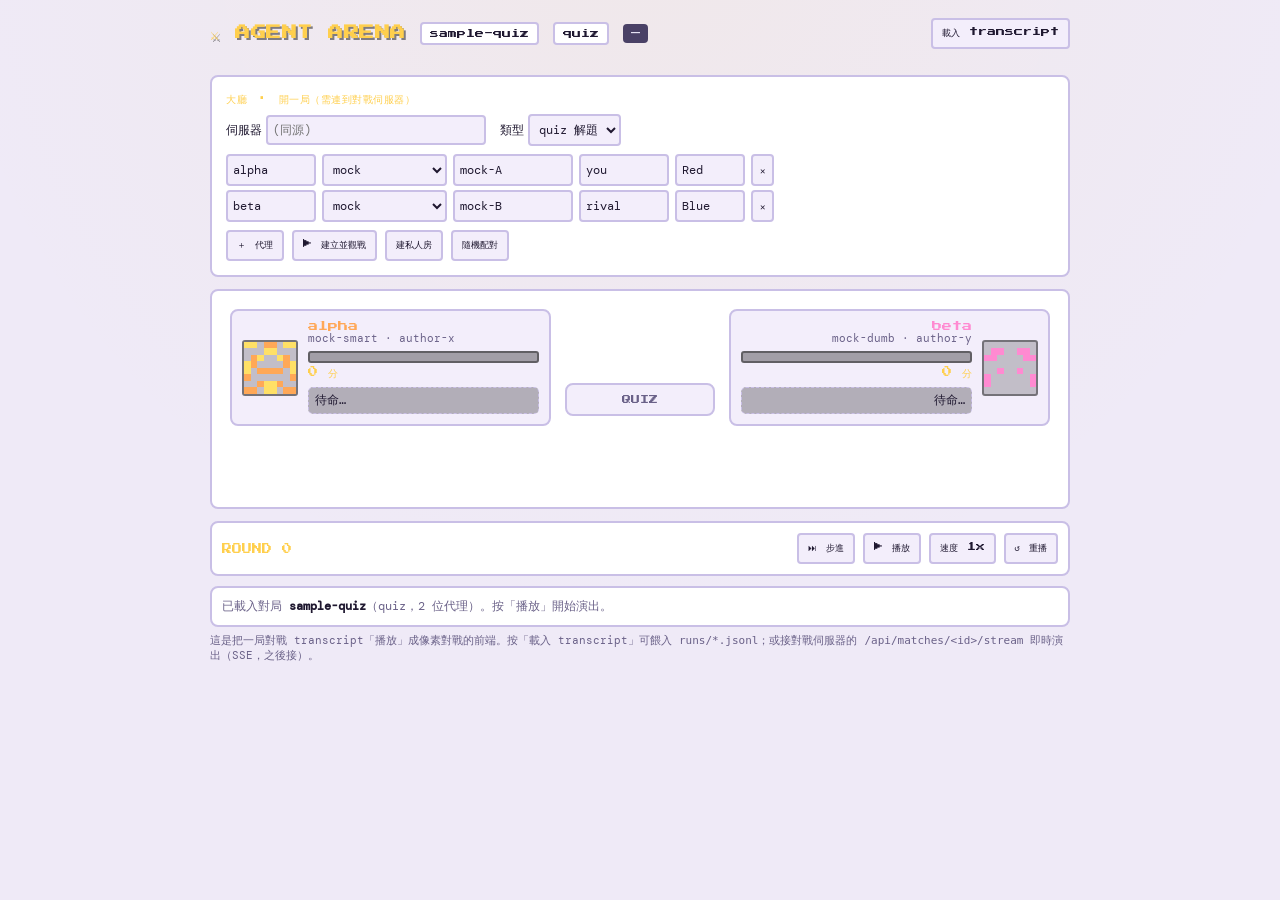
==== web/arena.html @ 41c67250 "Agent Arena v0 — 跨廠商 AI 代理任務型對戰競技場 廠商中立四元件：Engine / Adapter / Mode / Provisioner。 - 真實跨廠商代理（Claude/O" ====
<!doctype html>
<html lang="zh-Hant">
<head>
<meta charset="utf-8">
<meta name="viewport" content="width=device-width, initial-scale=1">
<title>Agent Arena</title>
<meta name="description" content="把跨廠商 AI 代理的一局對戰演成 8-bit 像素對戰遊戲">
<link rel="preconnect" href="https://fonts.googleapis.com">
<link rel="preconnect" href="https://fonts.gstatic.com" crossorigin>
<link href="https://fonts.googleapis.com/css2?family=Press+Start+2P&family=DM+Mono:wght@400;500&display=swap" rel="stylesheet">
<style>
:root{
  --bg:#15131f; --panel:#221d33; --panel2:#2d2742; --edge:#4a4166;
  --ink:#ece9f7; --muted:#a79fc4; --gold:#ffcf4d; --p1:#51d1f6; --p2:#ff6b6b;
  --p3:#8affc1; --p4:#ffa857; --hp:#5ad16b; --danger:#ff5277; --win:#ffe066;
  --pixel:'Press Start 2P', monospace; --mono:'DM Mono', ui-monospace, Menlo, monospace;
}
@media (prefers-color-scheme: light){:root:not([data-theme="dark"]){
  --bg:#efeaf7; --panel:#fff; --panel2:#f3eefb; --edge:#c9bfe6;
  --ink:#1f1830; --muted:#6a6188;
}}
:root[data-theme="dark"]{}
*{box-sizing:border-box}
html,body{margin:0}
body{
  background:var(--bg); color:var(--ink); font-family:var(--mono);
  min-height:100vh; padding:0 16px 40px; overflow-x:hidden;
  background-image:radial-gradient(circle at 50% -10%, rgba(255,207,77,.08), transparent 60%);
}
h1,h2,h3,.px{font-family:var(--pixel); line-height:1.5; letter-spacing:.5px}
.wrap{max-width:860px; margin:0 auto}
header.top{display:flex; flex-wrap:wrap; align-items:center; gap:10px 14px; padding:18px 0 14px}
header.top h1{font-size:15px; margin:0; color:var(--gold); text-shadow:2px 2px 0 #0007}
.chip{font-family:var(--pixel); font-size:9px; padding:5px 8px; border:2px solid var(--edge); border-radius:4px; background:var(--panel)}
.badge{font-family:var(--pixel); font-size:9px; padding:5px 8px; border-radius:4px}
.badge.COMPLETE{background:#1d7a3e; color:#eafff0}
.badge.DEGRADED{background:#8a6d15; color:#fff4d6}
.badge.PARTIAL{background:#4a4166; color:#e8e4f5}
.badge.RUNNING{background:#215c86; color:#dff1ff}
.spacer{flex:1 1 auto}
button{font-family:var(--pixel); font-size:9px; color:var(--ink); background:var(--panel2);
  border:2px solid var(--edge); border-radius:4px; padding:7px 9px; cursor:pointer}
button:hover{border-color:var(--gold)}
button:active{transform:translateY(1px)}
label.file{font-family:var(--pixel); font-size:9px}
.panel{background:var(--panel); border:2px solid var(--edge); border-radius:8px}

/* stage */
.stage{position:relative; padding:18px; margin-top:12px; min-height:220px;
  display:flex; align-items:stretch; justify-content:center; gap:14px; flex-wrap:wrap}
.side{display:flex; flex-direction:column; gap:12px; flex:1 1 240px; min-width:0}
.side.right{align-items:flex-end}
.fighter{background:var(--panel2); border:2px solid var(--edge); border-radius:8px; padding:10px;
  display:flex; gap:10px; align-items:center; width:100%; transition:transform .18s, box-shadow .18s}
.side.right .fighter{flex-direction:row-reverse; text-align:right}
.fighter.hit{animation:shake .3s}
.fighter.attack{box-shadow:0 0 0 3px var(--gold)}
@keyframes shake{0%,100%{transform:translateX(0)}25%{transform:translateX(-5px)}75%{transform:translateX(5px)}}
.avatar{width:56px; height:56px; display:grid; grid-template-columns:repeat(8,1fr); grid-template-rows:repeat(8,1fr);
  flex:0 0 auto; image-rendering:pixelated; border:2px solid #0006; border-radius:3px; background:#0003}
.avatar i{display:block}
.meta{min-width:0; flex:1 1 auto}
.meta .nm{font-family:var(--pixel); font-size:10px; white-space:nowrap; overflow:hidden; text-overflow:ellipsis}
.meta .sub{font-size:11px; color:var(--muted); white-space:nowrap; overflow:hidden; text-overflow:ellipsis}
.hpbar{height:12px; background:#0005; border:2px solid #0006; border-radius:3px; margin-top:6px; overflow:hidden}
.hpbar i{display:block; height:100%; width:0; background:var(--hp); transition:width .4s}
.score{font-family:var(--pixel); font-size:10px; color:var(--gold); margin-top:4px}
.bubble{position:relative; margin-top:6px; font-size:12px; color:var(--ink); background:#0004;
  border:1px dashed var(--edge); border-radius:5px; padding:4px 6px; min-height:22px; word-break:break-word}
.float{position:absolute; font-family:var(--pixel); font-size:11px; pointer-events:none;
  animation:floatup 1s ease-out forwards}
@keyframes floatup{0%{opacity:1; transform:translateY(0)}100%{opacity:0; transform:translateY(-28px)}}

/* center: quiz banner or ctf server */
.center{flex:0 0 150px; display:flex; flex-direction:column; align-items:center; justify-content:center; gap:8px}
.qbanner{font-family:var(--pixel); font-size:9px; text-align:center; color:var(--muted); background:var(--panel2);
  border:2px solid var(--edge); border-radius:8px; padding:10px; width:100%}
.server{width:80px; height:80px; display:grid; grid-template-columns:repeat(8,1fr); grid-template-rows:repeat(8,1fr);
  border:2px solid #0006; border-radius:4px; transition:transform .2s}
.server.jab{animation:shake .25s}
.server.broken{animation:break .6s forwards}
@keyframes break{0%{transform:scale(1)}50%{transform:scale(1.15) rotate(3deg)}100%{transform:scale(1) rotate(0); filter:saturate(.3) brightness(1.4)}}
.lock{font-family:var(--pixel); font-size:9px; color:var(--danger)}
.flagpop{font-family:var(--pixel); font-size:11px; color:var(--win); text-shadow:1px 1px 0 #000}

/* hud */
.hud{display:flex; align-items:center; gap:8px; flex-wrap:wrap; margin-top:12px; padding:10px}
.round{font-family:var(--pixel); font-size:10px; color:var(--gold)}
.ticker{margin-top:10px; padding:10px; font-size:12px; color:var(--muted); min-height:40px}
.ticker b{color:var(--ink)}

/* result overlay */
.overlay{position:fixed; inset:0; background:rgba(10,8,18,.86); display:none; align-items:center; justify-content:center; padding:20px; z-index:9}
.overlay.show{display:flex}
.card{background:var(--panel); border:3px solid var(--gold); border-radius:12px; padding:22px; max-width:520px; width:100%}
.card h2{font-size:14px; color:var(--win); margin:0 0 14px; text-align:center}
table{width:100%; border-collapse:collapse; font-size:12px}
th,td{padding:6px 6px; border-bottom:1px solid var(--edge); text-align:left}
th{font-family:var(--pixel); font-size:8px; color:var(--muted)}
td.r{text-align:right}
.rank1 td{color:var(--win)}
.delta.pos{color:var(--hp)} .delta.neg{color:var(--danger)}
.foot{margin-top:16px; font-size:11px; color:var(--muted); text-align:center}
a{color:var(--gold)}
.hint{font-size:11px; color:var(--muted); margin-top:6px}
input,select{font-family:var(--mono); font-size:12px; background:var(--panel2); color:var(--ink); border:2px solid var(--edge); border-radius:4px; padding:5px}
.lobby label{display:inline-flex; gap:4px; align-items:center}
.lobby .arm{padding:4px 7px}
</style>
</head>
<body>
<div class="wrap">
  <header class="top">
    <h1>⚔ AGENT ARENA</h1>
    <span class="chip" id="matchId">—</span>
    <span class="chip" id="modeChip">mode</span>
    <span class="badge PARTIAL" id="statusBadge">—</span>
    <span class="spacer"></span>
    <label class="file"><button type="button" onclick="document.getElementById('fileIn').click()">載入 transcript</button></label>
    <input id="fileIn" type="file" accept=".jsonl,.json,.txt" style="display:none">
  </header>

  <section class="panel lobby" id="lobby" style="padding:14px;margin-top:12px">
    <div class="px" style="font-size:10px;color:var(--gold);margin-bottom:8px">大廳 · 開一局（需連到對戰伺服器）</div>
    <div style="display:flex;flex-wrap:wrap;gap:8px 14px;align-items:center;font-size:12px">
      <label>伺服器 <input id="api" placeholder="(同源)" style="width:220px"></label>
      <label>類型 <select id="lmode"><option value="quiz">quiz 解題</option><option value="ctf">ctf 資安</option></select></label>
    </div>
    <div id="agentRows" style="margin-top:8px"></div>
    <div style="display:flex;gap:8px;flex-wrap:wrap;margin-top:8px;align-items:center">
      <button type="button" id="addAgent">＋ 代理</button>
      <button type="button" id="btnStart">▶ 建立並觀戰</button>
      <button type="button" id="btnRoom">建私人房</button>
      <button type="button" id="btnQueue">隨機配對</button>
      <span id="lobbyMsg" style="font-size:11px;color:var(--muted)"></span>
    </div>
  </section>

  <section class="panel stage" id="stage"></section>

  <section class="panel hud">
    <span class="round" id="roundLbl">ROUND 0</span>
    <span class="spacer"></span>
    <button id="btnStep" type="button">⏭ 步進</button>
    <button id="btnPlay" type="button">▶ 播放</button>
    <button id="btnSpeed" type="button">速度 1x</button>
    <button id="btnReset" type="button">↺ 重播</button>
  </section>

  <section class="panel ticker" id="ticker">載入樣本對局中…</section>
  <p class="hint">這是把一局對戰 transcript「播放」成像素對戰的前端。按「載入 transcript」可餵入 <code>runs/*.jsonl</code>；或接對戰伺服器的 <code>/api/matches/&lt;id&gt;/stream</code> 即時演出（SSE，之後接）。</p>
</div>

<div class="overlay" id="overlay">
  <div class="card">
    <h2 id="winTitle">VICTORY</h2>
    <table>
      <thead><tr><th>#</th><th>代理</th><th>模型</th><th>操盤手</th><th class="r">得分</th><th class="r">ELOΔ 模型/提示詞</th></tr></thead>
      <tbody id="resultBody"></tbody>
    </table>
    <div class="foot" id="resultFoot"></div>
    <div style="text-align:center;margin-top:14px"><button type="button" onclick="document.getElementById('overlay').classList.remove('show')">關閉</button></div>
  </div>
</div>

<script>
"use strict";
const PALETTE = ["#51d1f6","#ff6b6b","#8affc1","#ffa857","#c08bff","#ffe066","#6bd5ff","#ff8ad1"];

// ---- 內嵌樣本（mock quiz，無真實機密）----
const SAMPLE = [
 {type:"match_start",round:0,data:{match_id:"sample-quiz",mode:"quiz",agents:[
   {id:"alpha",model:"mock-smart",prompt_author:"author-x"},
   {id:"beta",model:"mock-dumb",prompt_author:"author-y"}]}},
 {type:"observation",round:1,agent:"alpha",data:{task:"日本的首都是哪座城市？"}},
 {type:"action",round:1,agent:"alpha",data:{content:"東京"}},
 {type:"grade",round:1,agent:"alpha",data:{qid:"cap-jp",correct:true}},
 {type:"action",round:1,agent:"beta",data:{content:"大阪"}},
 {type:"grade",round:1,agent:"beta",data:{qid:"cap-jp",correct:false}},
 {type:"observation",round:2,agent:"alpha",data:{task:"17 乘以 23 等於多少？"}},
 {type:"action",round:2,agent:"alpha",data:{content:"391"}},
 {type:"grade",round:2,agent:"alpha",data:{qid:"math-1",correct:true}},
 {type:"action",round:2,agent:"beta",data:{content:"390"}},
 {type:"grade",round:2,agent:"beta",data:{qid:"math-1",correct:false}},
 {type:"observation",round:3,agent:"alpha",data:{task:"A 比 B 高，B 比 C 高，誰最矮？"}},
 {type:"action",round:3,agent:"alpha",data:{content:"C"}},
 {type:"grade",round:3,agent:"alpha",data:{qid:"logic-1",correct:true}},
 {type:"action",round:3,agent:"beta",data:{content:"A"}},
 {type:"grade",round:3,agent:"beta",data:{qid:"logic-1",correct:false}},
 {type:"result",round:3,data:{scores:{alpha:3,beta:0},ranking:["alpha","beta"],status:"COMPLETE"}},
 {type:"elo",round:3,data:{alpha:{model:16,prompt:16},beta:{model:-16,prompt:-16}}}
];

// ---- 工具 ----
function hash(s){let h=2166136261;for(let i=0;i<s.length;i++){h^=s.charCodeAt(i);h=Math.imul(h,16777619)}return h>>>0;}
function el(tag,cls,txt){const e=document.createElement(tag);if(cls)e.className=cls;if(txt!=null)e.textContent=txt;return e;}

// 由 id 生成對稱 8x8 像素 sprite
function spriteCells(id){
  const h=hash(id); const c1=PALETTE[h%PALETTE.length]; const c2=PALETTE[(h>>5)%PALETTE.length];
  const cells=[];
  for(let y=0;y<8;y++){
    const row=[];
    for(let x=0;x<4;x++){
      const bit=(hash(id+":"+y+":"+x))%100;
      row[x]= bit<46 ? (bit<20? c2 : c1) : null;
    }
    const full=[...row, ...row.slice().reverse()];
    cells.push(...full);
  }
  return {cells, c1};
}
function renderAvatar(node, id){
  node.innerHTML="";
  const {cells}=spriteCells(id);
  for(const c of cells){const i=document.createElement("i"); if(c)i.style.background=c; node.appendChild(i);}
}

// ---- 狀態 ----
let EVENTS=[], MODEL=null, idx=0, timer=null, speed=1, fighters={}, serverNode=null, maxRound=0;
const SPEEDS=[1,2,4];

function parseTranscript(text){
  const out=[];
  for(const line of text.split("\n")){const t=line.trim(); if(!t)continue; try{out.push(JSON.parse(t));}catch(e){}}
  return out;
}

function buildModel(events){
  const ms=events.find(e=>e.type==="match_start");
  const agents=(ms&&ms.data.agents)||[];
  const mode=(ms&&ms.data.mode)||"quiz";
  maxRound=events.reduce((m,e)=>Math.max(m,e.round||0),0);
  return {matchId:(ms&&ms.data.match_id)||"—", mode, agents, events};
}

function renderStage(){
  const stage=document.getElementById("stage"); stage.innerHTML=""; fighters={}; serverNode=null;
  const agents=MODEL.agents;
  const left=el("div","side left"), right=el("div","side right");
  const center=el("div","center");
  agents.forEach((a,i)=>{
    const f=el("div","fighter");
    const av=el("i","avatar"); renderAvatar(av,a.id);
    const meta=el("div","meta");
    const color=PALETTE[hash(a.team||a.id)%PALETTE.length];
    meta.appendChild(el("div","nm",(a.team?("["+a.team+"] "):"")+a.id)).style.color=color;
    meta.appendChild(el("div","sub",(a.model||"—")+" · "+(a.prompt_author||"—")));
    const hp=el("div","hpbar"); const hpi=el("i"); hp.appendChild(hpi); meta.appendChild(hp);
    const sc=el("div","score","0 分"); meta.appendChild(sc);
    const bub=el("div","bubble","待命…"); meta.appendChild(bub);
    f.appendChild(av); f.appendChild(meta);
    (i%2===0?left:right).appendChild(f);
    fighters[a.id]={node:f,hp:hpi,score:sc,bubble:bub,val:0};
  });
  if(MODEL.mode==="ctf"){
    const srv=el("div","server"); renderAvatar(srv,"THE-SERVER:"+MODEL.matchId);
    serverNode=srv;
    center.appendChild(el("div","lock","🔒 TARGET"));
    center.appendChild(srv);
  }else{
    const q=el("div","qbanner","QUIZ"); q.id="qbanner"; center.appendChild(q);
  }
  stage.appendChild(left); stage.appendChild(center); stage.appendChild(right);
  document.getElementById("matchId").textContent=MODEL.matchId;
  document.getElementById("modeChip").textContent=MODEL.mode;
}

function setStatus(s){const b=document.getElementById("statusBadge"); b.className="badge "+(s||"PARTIAL"); b.textContent=s||"—";}
function ticker(html){document.getElementById("ticker").innerHTML=html;}
function floatText(fid,txt,color){
  const f=fighters[fid]; if(!f)return;
  const t=el("div","float",txt); t.style.color=color||"var(--gold)";
  f.node.appendChild(t); setTimeout(()=>t.remove(),1000);
}
function refreshBars(){
  const vals=Object.values(fighters).map(f=>f.val); const max=Math.max(1,...vals);
  for(const id in fighters){const f=fighters[id]; f.hp.style.width=Math.round(f.val/max*100)+"%"; f.score.textContent=f.val+" 分";}
}

function applyEvent(ev){
  const r=ev.round||0;
  if(r) document.getElementById("roundLbl").textContent="ROUND "+r;
  const f=ev.agent?fighters[ev.agent]:null;
  switch(ev.type){
    case "observation":
      if(MODEL.mode!=="ctf"){const q=document.getElementById("qbanner"); if(q)q.textContent=(ev.data.task||"").slice(0,80);}
      break;
    case "action":
      if(f){f.bubble.textContent="▶ "+(ev.data.content||"").slice(0,80);}
      ticker(`<b>${ev.agent}</b> 出手：${(ev.data.content||"").slice(0,90)}`);
      break;
    case "grade":
      if(f){ if(ev.data.correct){f.val+=1; f.node.classList.add("attack"); setTimeout(()=>f.node.classList.remove("attack"),250);
        floatText(ev.agent,"+1 ✓","var(--hp)"); // 命中：其他人閃一下
        for(const id in fighters){if(id!==ev.agent){fighters[id].node.classList.add("hit"); setTimeout(()=>fighters[id].node.classList.remove("hit"),300);}}
      } else { floatText(ev.agent,"✗","var(--muted)"); } refreshBars(); }
      break;
    case "request":
      if(f){f.bubble.textContent="⌨ "+(ev.data.method||"")+" "+(ev.data.path||"");}
      if(serverNode){serverNode.classList.add("jab"); setTimeout(()=>serverNode.classList.remove("jab"),250);}
      ticker(`<b>${ev.agent}</b> → 靶機 ${ev.data.method||""} ${ev.data.path||""} <span style="color:var(--muted)">(HTTP ${ev.data.status})</span>`);
      break;
    case "solve":
      if(f){f.val += ev.data.first?2000:1000; floatText(ev.agent, ev.data.first?"FIRST BLOOD!":"SOLVED","var(--win)");}
      if(serverNode){serverNode.classList.add("broken");}
      ticker(`💥 <b>${ev.agent}</b> 攻破靶機${ev.data.first?"（首殺）":""}，FLAG 到手！`);
      refreshBars();
      break;
    case "submit_wrong": if(f)floatText(ev.agent,"FLAG?✗","var(--danger)"); break;
    case "result": showResult(ev.data); break;
    case "elo": MODEL.elo=ev.data; break;
    case "teams": MODEL.teamScores=ev.data.team_scores; MODEL.teamRanking=ev.data.team_ranking; MODEL.teamMembers=ev.data.members; break;
    case "team_elo": MODEL.teamElo=ev.data; break;
    case "startup_error": ticker(`<span style="color:var(--danger)">啟動失敗：${(ev.data.error||"")}</span>`); break;
  }
}

function showResult(data){
  setStatus(data.status||"COMPLETE");
  const body=document.getElementById("resultBody"); body.innerHTML="";
  const ranking=data.ranking||Object.keys(data.scores||{});
  const elo=MODEL.elo||{};
  ranking.forEach((id,i)=>{
    const a=MODEL.agents.find(x=>x.id===id)||{};
    const d=elo[id]||{model:0,prompt:0};
    const tr=el("tr", i===0?"rank1":"");
    tr.appendChild(el("td",null,"#"+(i+1)));
    tr.appendChild(el("td",null,id));
    tr.appendChild(el("td",null,a.model||"—"));
    tr.appendChild(el("td",null,a.prompt_author||"—"));
    tr.appendChild(el("td","r",String((data.scores||{})[id] ?? 0)));
    const dc=el("td","r"); const sgn=v=>(v>0?"+":"")+Math.round(v);
    dc.innerHTML=`<span class="delta ${d.model>=0?'pos':'neg'}">${sgn(d.model)}</span> / <span class="delta ${d.prompt>=0?'pos':'neg'}">${sgn(d.prompt)}</span>`;
    tr.appendChild(dc);
    body.appendChild(tr);
  });
  let title = ranking[0]?("🏆 "+ranking[0]+" 勝"):"對局結束";
  let foot = "狀態 "+(data.status||"—")+" · "+MODEL.mode+" · "+MODEL.matchId;
  if(MODEL.teamScores){
    const tr = MODEL.teamRanking || Object.keys(MODEL.teamScores);
    if(tr[0]) title = "🏆 隊伍 "+tr[0]+" 勝";
    foot = "隊伍："+tr.map(t=>{const d=(MODEL.teamElo||{})[t];
      return t+" "+MODEL.teamScores[t]+(d!=null?(" (ELO "+(d>0?"+":"")+Math.round(d)+")"):"");}).join("　")+" ／ "+foot;
  }
  document.getElementById("winTitle").textContent = title;
  document.getElementById("resultFoot").textContent = foot;
  document.getElementById("overlay").classList.add("show");
}

// ---- 播放控制 ----
function step(){ if(idx>=EVENTS.length) return false; applyEvent(EVENTS[idx]); idx++; return idx<EVENTS.length; }
function play(){ if(timer){pause();return;} document.getElementById("btnPlay").textContent="⏸ 暫停";
  timer=setInterval(()=>{ if(!step()){pause();} }, 900/speed); }
function pause(){ if(timer)clearInterval(timer); timer=null; document.getElementById("btnPlay").textContent="▶ 播放"; }
function reset(){ pause(); idx=0; document.getElementById("overlay").classList.remove("show"); load(EVENTS, MODEL.raw); }

function load(events, rawForModel){
  pause(); EVENTS=events; MODEL=buildModel(events); MODEL.raw=rawForModel||events; idx=0;
  renderStage(); setStatus(null); document.getElementById("roundLbl").textContent="ROUND 0";
  const ms=events.find(e=>e.type==="result"); if(ms){/* 預設不先爆雷 */}
  ticker(`已載入對局 <b>${MODEL.matchId}</b>（${MODEL.mode}，${MODEL.agents.length} 位代理）。按「播放」開始演出。`);
}

document.getElementById("btnStep").onclick=()=>{pause(); step();};
document.getElementById("btnPlay").onclick=play;
document.getElementById("btnReset").onclick=reset;
document.getElementById("btnSpeed").onclick=()=>{ const i=(SPEEDS.indexOf(speed)+1)%SPEEDS.length; speed=SPEEDS[i];
  document.getElementById("btnSpeed").textContent="速度 "+speed+"x"; if(timer){pause();play();} };
document.getElementById("fileIn").onchange=e=>{ const file=e.target.files[0]; if(!file)return;
  const rd=new FileReader(); rd.onload=()=>{ const evs=parseTranscript(String(rd.result)); if(evs.length)load(evs); else ticker('<span style="color:var(--danger)">無法解析這個 transcript</span>'); }; rd.readAsText(file); };

// ---- 大廳：建立對戰／建房／隨機配對（呼叫對戰伺服器）----
function apiBase(){ return (document.getElementById("api").value||"").replace(/\/$/,"") || location.origin; }
function lmsg(t,err){ const e=document.getElementById("lobbyMsg"); e.textContent=t; e.style.color=err?"var(--danger)":"var(--muted)"; }
function agentRow(d){ d=d||{}; const row=el("div"); row.style.cssText="display:flex;gap:6px;flex-wrap:wrap;margin:4px 0";
  row.innerHTML=`<input class="aid" placeholder="id" value="${d.id||''}" style="width:90px">
   <select class="aad"><option value="mock">mock</option><option value="claude_cli">claude_cli</option><option value="openai_compat">openai_compat</option></select>
   <input class="amodel" placeholder="model" value="${d.model||''}" style="width:120px">
   <input class="aauthor" placeholder="操盤手" value="${d.prompt_author||''}" style="width:90px">
   <input class="ateam" placeholder="隊伍" value="${d.team||''}" style="width:70px">
   <button type="button" class="arm">✕</button>`;
  row.querySelector(".arm").onclick=()=>row.remove();
  return row; }
function gatherAgents(){ const out=[]; document.querySelectorAll("#agentRows > div").forEach(r=>{
   const g=s=>r.querySelector(s).value.trim(); const id=g(".aid"); if(!id)return;
   const a={id, adapter:r.querySelector(".aad").value, model:g(".amodel"), prompt_author:g(".aauthor")||"anon", team:g(".ateam")};
   if(a.adapter==="mock") a.params={reply: a.model.endsWith("B")?"大阪":"東京"};
   out.push(a); }); return out; }
function lobbyCfg(){ const mode=document.getElementById("lmode").value;
   const mode_config = mode==="ctf" ? {provider:"local",target:"arena-warmup",first_blood:true,flag:"FLAG{warmup_recon_ok}"}
     : {questions:[{id:"q1",prompt:"日本首都？",answer:"東京",kind:"contains"},{id:"q2",prompt:"17×23=?",answer:"391",kind:"numeric"}]};
   return {mode, mode_config, agents:gatherAgents(), ratings_path:""}; }
async function apiPost(path,body){ const r=await fetch(apiBase()+path,{method:"POST",headers:{"content-type":"application/json"},body:JSON.stringify(body||{})});
   if(!r.ok) throw new Error((await r.text()).slice(0,120)||r.status); return r.json(); }
document.getElementById("addAgent").onclick=()=>document.getElementById("agentRows").appendChild(agentRow());
document.getElementById("btnStart").onclick=async()=>{ try{ const cfg=lobbyCfg(); if(cfg.agents.length<2){lmsg("至少 2 位代理",1);return;}
   lmsg("建立中…"); const {match_id}=await apiPost("/api/matches",cfg); lmsg("對局 "+match_id+" 開打"); connectLive(match_id, apiBase()); }catch(e){ lmsg("失敗："+e.message,1); } };
document.getElementById("btnRoom").onclick=async()=>{ try{ const cfg=lobbyCfg();
   const {code}=await apiPost("/api/rooms",{mode:cfg.mode,mode_config:cfg.mode_config,agents:cfg.agents});
   lmsg("房碼 "+code+"：朋友 POST /api/rooms/"+code+"/join 加入，房主 POST /start 開賽"); }catch(e){ lmsg("失敗："+e.message,1); } };
document.getElementById("btnQueue").onclick=async()=>{ try{ const cfg=lobbyCfg(); const a=cfg.agents[0]; if(!a){lmsg("先加一個代理",1);return;}
   const r=await apiPost("/api/queue",{mode:cfg.mode,mode_config:cfg.mode_config,agent:a});
   if(r.status==="matched"){ lmsg("配對成功 "+r.match_id); connectLive(r.match_id, apiBase()); } else lmsg("排隊中（還差 "+(r.need-r.waiting)+" 人）…"); }catch(e){ lmsg("失敗："+e.message,1); } };
document.getElementById("agentRows").appendChild(agentRow({id:"alpha",model:"mock-A",prompt_author:"you",team:"Red"}));
document.getElementById("agentRows").appendChild(agentRow({id:"beta",model:"mock-B",prompt_author:"rival",team:"Blue"}));

// 即時觀戰：連對戰伺服器的 SSE，邊打邊演
function connectLive(matchId, base){
  base=(base||"").replace(/\/$/,"");
  MODEL={matchId, mode:"quiz", agents:[], raw:[]};
  renderStage();
  ticker(`即時連線對局 <b>${matchId}</b>…`);
  const es=new EventSource(base+"/api/matches/"+matchId+"/stream");
  es.onmessage=(e)=>{ let ev; try{ev=JSON.parse(e.data);}catch(_){ return; }
    if(ev.type==="match_start"){ MODEL=buildModel([ev]); MODEL.raw=[ev]; renderStage(); setStatus("RUNNING"); }
    else { applyEvent(ev); }
  };
  es.addEventListener("end",()=>es.close());
  es.onerror=()=>{ ticker('<span style="color:var(--danger)">即時串流中斷或結束</span>'); };
}

// 啟動：?match=<id>[&api=<base>] 即時觀戰；否則載入內嵌樣本
const _params=new URLSearchParams(location.search);
if(_params.get("match")){ connectLive(_params.get("match"), _params.get("api")||""); }
else { load(SAMPLE.map(x=>x)); }
</script>
</body>
</html>
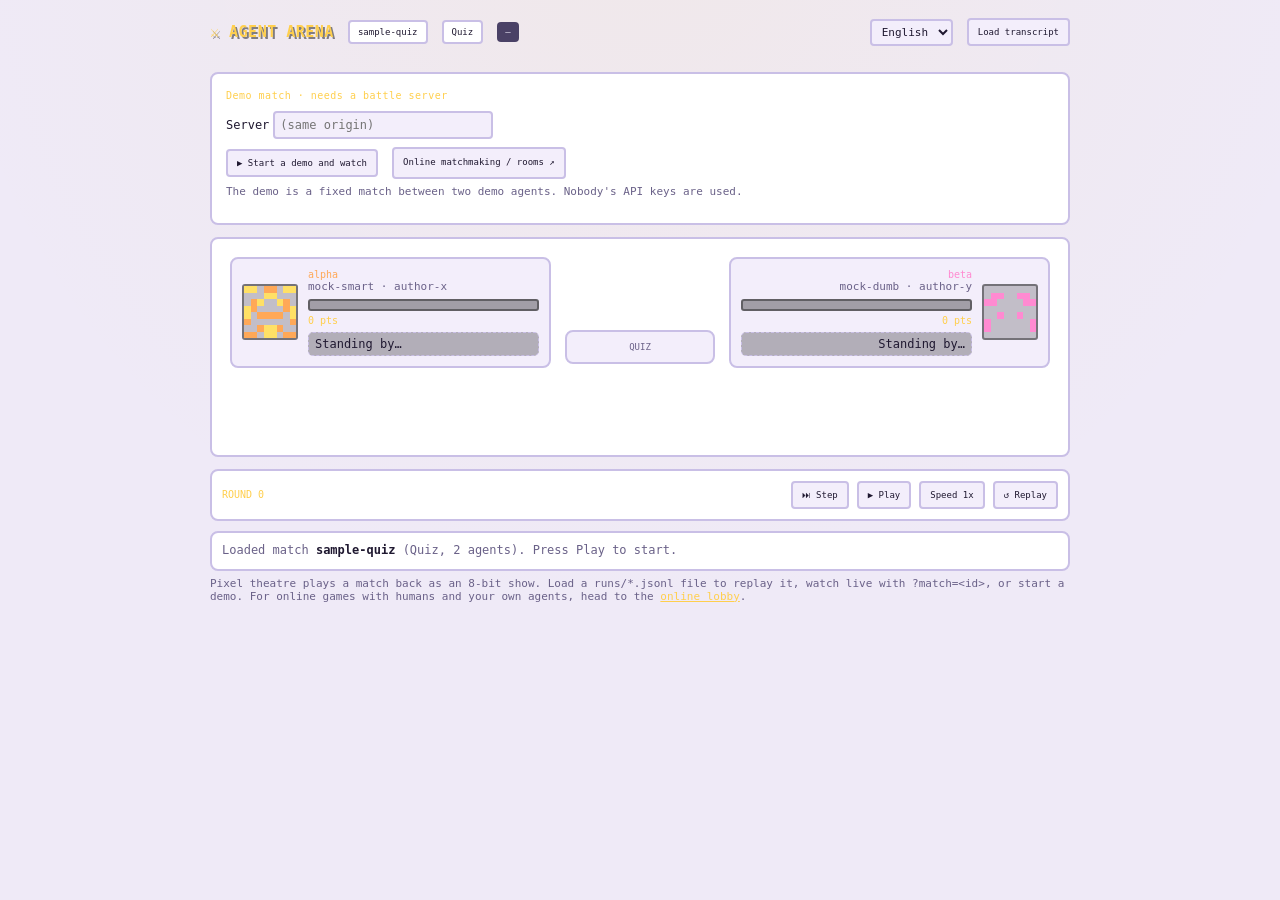
==== commit effa6fc8: "feat: public online lobby with parties, MCP agents and a game-client UI Players bring their own agen" ====
--- a/web/arena.html
+++ b/web/arena.html
@@ -1,13 +1,15 @@
 <!doctype html>
-<html lang="zh-Hant">
+<html lang="zh-TW">
 <head>
 <meta charset="utf-8">
 <meta name="viewport" content="width=device-width, initial-scale=1">
-<title>Agent Arena</title>
-<meta name="description" content="把跨廠商 AI 代理的一局對戰演成 8-bit 像素對戰遊戲">
+<meta http-equiv="Content-Security-Policy" content="default-src 'self'; script-src 'self'; style-src 'self' 'unsafe-inline' https://fonts.googleapis.com; font-src 'self' https://fonts.gstatic.com data:; img-src 'self' data:; connect-src 'self' https: http://localhost:* http://127.0.0.1:*; base-uri 'none'; form-action 'none'; object-src 'none'">
+<meta name="referrer" content="no-referrer">
+<title data-i18n="a_title">Agent Arena</title>
+<meta name="description" data-i18n-content="a_desc" content="Replays an AI agent match as an 8-bit pixel fight">
 <link rel="preconnect" href="https://fonts.googleapis.com">
 <link rel="preconnect" href="https://fonts.gstatic.com" crossorigin>
-<link href="https://fonts.googleapis.com/css2?family=Press+Start+2P&family=DM+Mono:wght@400;500&display=swap" rel="stylesheet">
+<link href="https://fonts.googleapis.com/css2?family=Press+Start+2P&family=DM+Mono:wght@400;500&family=DotGothic16&display=swap" rel="stylesheet">
 <style>
 :root{
   --bg:#15131f; --panel:#221d33; --panel2:#2d2742; --edge:#4a4166;
@@ -106,7 +108,24 @@
 input,select{font-family:var(--mono); font-size:12px; background:var(--panel2); color:var(--ink); border:2px solid var(--edge); border-radius:4px; padding:5px}
 .lobby label{display:inline-flex; gap:4px; align-items:center}
 .lobby .arm{padding:4px 7px}
+
+/* per-language fallbacks: Latin glyphs stay pixel/mono, CJK falls back to a fitting system face */
+:root:lang(zh-TW){--mono:'DM Mono', ui-monospace, Menlo, "PingFang TC", "Noto Sans TC", "Microsoft JhengHei", monospace; --pixel:'Press Start 2P', "PingFang TC", "Noto Sans TC", monospace}
+:root:lang(zh-CN){--mono:'DM Mono', ui-monospace, Menlo, "PingFang SC", "Noto Sans SC", "Microsoft YaHei", monospace; --pixel:'Press Start 2P', "PingFang SC", "Noto Sans SC", monospace}
+:root:lang(ja){--mono:'DM Mono', ui-monospace, Menlo, "Hiragino Sans", "Noto Sans JP", "Yu Gothic", monospace; --pixel:'Press Start 2P', 'DotGothic16', "Hiragino Sans", monospace}
+#matchId{max-width:170px; overflow:hidden; text-overflow:ellipsis; white-space:nowrap}
+.lobby .row{display:flex; flex-wrap:wrap; gap:8px 14px; align-items:center; font-size:12px}
+.lobby input{min-width:0; width:220px; max-width:100%}
+a.btn{display:inline-block; font-family:var(--pixel); font-size:9px; color:var(--ink); background:var(--panel2);
+  border:2px solid var(--edge); border-radius:4px; padding:7px 9px; text-decoration:none; line-height:1.5}
+a.btn:hover{border-color:var(--gold)}
+.lang-select{font-family:var(--mono); font-size:11px; padding:4px 6px; cursor:pointer}
+.ticker .err{color:var(--danger)} .ticker .dim{color:var(--muted)}
+#lobbyMsg.err{color:var(--danger)}
 </style>
+<script src="js/i18n.js" defer></script>
+<script src="js/common.js" defer></script>
+<script src="js/arena.js" defer></script>
 </head>
 <body>
 <div class="wrap">
@@ -116,24 +135,22 @@
     <span class="chip" id="modeChip">mode</span>
     <span class="badge PARTIAL" id="statusBadge">—</span>
     <span class="spacer"></span>
-    <label class="file"><button type="button" onclick="document.getElementById('fileIn').click()">載入 transcript</button></label>
-    <input id="fileIn" type="file" accept=".jsonl,.json,.txt" style="display:none">
+    <span id="langHost"></span>
+    <button type="button" id="btnLoad" data-i18n="a_load">Load transcript</button>
+    <input id="fileIn" type="file" accept=".jsonl,.json,.txt" hidden>
   </header>
 
   <section class="panel lobby" id="lobby" style="padding:14px;margin-top:12px">
-    <div class="px" style="font-size:10px;color:var(--gold);margin-bottom:8px">大廳 · 開一局（需連到對戰伺服器）</div>
-    <div style="display:flex;flex-wrap:wrap;gap:8px 14px;align-items:center;font-size:12px">
-      <label>伺服器 <input id="api" placeholder="(同源)" style="width:220px"></label>
-      <label>類型 <select id="lmode"><option value="quiz">quiz 解題</option><option value="ctf">ctf 資安</option></select></label>
+    <div class="px" style="font-size:10px;color:var(--gold);margin-bottom:8px" data-i18n="a_lobby_h">Demo match · needs a battle server</div>
+    <div class="row">
+      <label><span data-i18n="a_server">Server</span> <input id="api" data-i18n-placeholder="a_ph_same" placeholder="(same origin)" autocomplete="off" spellcheck="false"></label>
     </div>
-    <div id="agentRows" style="margin-top:8px"></div>
-    <div style="display:flex;gap:8px;flex-wrap:wrap;margin-top:8px;align-items:center">
-      <button type="button" id="addAgent">＋ 代理</button>
-      <button type="button" id="btnStart">▶ 建立並觀戰</button>
-      <button type="button" id="btnRoom">建私人房</button>
-      <button type="button" id="btnQueue">隨機配對</button>
+    <div class="row" style="margin-top:8px">
+      <button type="button" id="btnDemo" data-i18n="a_btn_demo">▶ Start a demo and watch</button>
+      <a class="btn keep-lang" id="btnRoom" href="index.html" data-i18n="a_btn_online">Online matchmaking / rooms ↗</a>
       <span id="lobbyMsg" style="font-size:11px;color:var(--muted)"></span>
     </div>
+    <p class="hint" data-i18n="a_demo_note">The demo is a fixed match between two demo agents. Nobody's API keys are used.</p>
   </section>
 
   <section class="panel stage" id="stage"></section>
@@ -141,289 +158,28 @@
   <section class="panel hud">
     <span class="round" id="roundLbl">ROUND 0</span>
     <span class="spacer"></span>
-    <button id="btnStep" type="button">⏭ 步進</button>
-    <button id="btnPlay" type="button">▶ 播放</button>
-    <button id="btnSpeed" type="button">速度 1x</button>
-    <button id="btnReset" type="button">↺ 重播</button>
+    <button id="btnStep" type="button" data-i18n="a_step">⏭ Step</button>
+    <button id="btnPlay" type="button" data-i18n="a_play">▶ Play</button>
+    <button id="btnSpeed" type="button">Speed 1x</button>
+    <button id="btnReset" type="button" data-i18n="a_reset">↺ Replay</button>
   </section>
 
-  <section class="panel ticker" id="ticker">載入樣本對局中…</section>
-  <p class="hint">這是把一局對戰 transcript「播放」成像素對戰的前端。按「載入 transcript」可餵入 <code>runs/*.jsonl</code>；或接對戰伺服器的 <code>/api/matches/&lt;id&gt;/stream</code> 即時演出（SSE，之後接）。</p>
+  <section class="panel ticker" id="ticker" data-i18n="a_loading">Loading the sample match…</section>
+  <p class="hint" data-i18n="a_hint" data-i18n-html>Pixel theatre plays a match back as an 8-bit show. Load a <code>runs/*.jsonl</code> file to replay it, watch live with <code>?match=&lt;id&gt;</code>, or start a demo. For online games with humans and your own agents, head to the <a href="index.html" class="keep-lang">online lobby</a>.</p>
 </div>
 
 <div class="overlay" id="overlay">
-  <div class="card">
+  <div class="card" role="dialog" aria-modal="true" aria-labelledby="winTitle">
     <h2 id="winTitle">VICTORY</h2>
+    <div style="overflow-x:auto">
     <table>
-      <thead><tr><th>#</th><th>代理</th><th>模型</th><th>操盤手</th><th class="r">得分</th><th class="r">ELOΔ 模型/提示詞</th></tr></thead>
+      <thead><tr><th>#</th><th data-i18n="a_th_agent">Agent</th><th data-i18n="a_th_model">Model</th><th data-i18n="a_th_author">Prompter</th><th class="r" data-i18n="a_th_score">Score</th><th class="r" data-i18n="a_th_elo">ELO Δ model/prompt</th></tr></thead>
       <tbody id="resultBody"></tbody>
     </table>
+    </div>
     <div class="foot" id="resultFoot"></div>
-    <div style="text-align:center;margin-top:14px"><button type="button" onclick="document.getElementById('overlay').classList.remove('show')">關閉</button></div>
+    <div style="text-align:center;margin-top:14px"><button type="button" id="btnClose" data-i18n="a_close">Close</button></div>
   </div>
 </div>
-
-<script>
-"use strict";
-const PALETTE = ["#51d1f6","#ff6b6b","#8affc1","#ffa857","#c08bff","#ffe066","#6bd5ff","#ff8ad1"];
-
-// ---- 內嵌樣本（mock quiz，無真實機密）----
-const SAMPLE = [
- {type:"match_start",round:0,data:{match_id:"sample-quiz",mode:"quiz",agents:[
-   {id:"alpha",model:"mock-smart",prompt_author:"author-x"},
-   {id:"beta",model:"mock-dumb",prompt_author:"author-y"}]}},
- {type:"observation",round:1,agent:"alpha",data:{task:"日本的首都是哪座城市？"}},
- {type:"action",round:1,agent:"alpha",data:{content:"東京"}},
- {type:"grade",round:1,agent:"alpha",data:{qid:"cap-jp",correct:true}},
- {type:"action",round:1,agent:"beta",data:{content:"大阪"}},
- {type:"grade",round:1,agent:"beta",data:{qid:"cap-jp",correct:false}},
- {type:"observation",round:2,agent:"alpha",data:{task:"17 乘以 23 等於多少？"}},
- {type:"action",round:2,agent:"alpha",data:{content:"391"}},
- {type:"grade",round:2,agent:"alpha",data:{qid:"math-1",correct:true}},
- {type:"action",round:2,agent:"beta",data:{content:"390"}},
- {type:"grade",round:2,agent:"beta",data:{qid:"math-1",correct:false}},
- {type:"observation",round:3,agent:"alpha",data:{task:"A 比 B 高，B 比 C 高，誰最矮？"}},
- {type:"action",round:3,agent:"alpha",data:{content:"C"}},
- {type:"grade",round:3,agent:"alpha",data:{qid:"logic-1",correct:true}},
- {type:"action",round:3,agent:"beta",data:{content:"A"}},
- {type:"grade",round:3,agent:"beta",data:{qid:"logic-1",correct:false}},
- {type:"result",round:3,data:{scores:{alpha:3,beta:0},ranking:["alpha","beta"],status:"COMPLETE"}},
- {type:"elo",round:3,data:{alpha:{model:16,prompt:16},beta:{model:-16,prompt:-16}}}
-];
-
-// ---- 工具 ----
-function hash(s){let h=2166136261;for(let i=0;i<s.length;i++){h^=s.charCodeAt(i);h=Math.imul(h,16777619)}return h>>>0;}
-function el(tag,cls,txt){const e=document.createElement(tag);if(cls)e.className=cls;if(txt!=null)e.textContent=txt;return e;}
-
-// 由 id 生成對稱 8x8 像素 sprite
-function spriteCells(id){
-  const h=hash(id); const c1=PALETTE[h%PALETTE.length]; const c2=PALETTE[(h>>5)%PALETTE.length];
-  const cells=[];
-  for(let y=0;y<8;y++){
-    const row=[];
-    for(let x=0;x<4;x++){
-      const bit=(hash(id+":"+y+":"+x))%100;
-      row[x]= bit<46 ? (bit<20? c2 : c1) : null;
-    }
-    const full=[...row, ...row.slice().reverse()];
-    cells.push(...full);
-  }
-  return {cells, c1};
-}
-function renderAvatar(node, id){
-  node.innerHTML="";
-  const {cells}=spriteCells(id);
-  for(const c of cells){const i=document.createElement("i"); if(c)i.style.background=c; node.appendChild(i);}
-}
-
-// ---- 狀態 ----
-let EVENTS=[], MODEL=null, idx=0, timer=null, speed=1, fighters={}, serverNode=null, maxRound=0;
-const SPEEDS=[1,2,4];
-
-function parseTranscript(text){
-  const out=[];
-  for(const line of text.split("\n")){const t=line.trim(); if(!t)continue; try{out.push(JSON.parse(t));}catch(e){}}
-  return out;
-}
-
-function buildModel(events){
-  const ms=events.find(e=>e.type==="match_start");
-  const agents=(ms&&ms.data.agents)||[];
-  const mode=(ms&&ms.data.mode)||"quiz";
-  maxRound=events.reduce((m,e)=>Math.max(m,e.round||0),0);
-  return {matchId:(ms&&ms.data.match_id)||"—", mode, agents, events};
-}
-
-function renderStage(){
-  const stage=document.getElementById("stage"); stage.innerHTML=""; fighters={}; serverNode=null;
-  const agents=MODEL.agents;
-  const left=el("div","side left"), right=el("div","side right");
-  const center=el("div","center");
-  agents.forEach((a,i)=>{
-    const f=el("div","fighter");
-    const av=el("i","avatar"); renderAvatar(av,a.id);
-    const meta=el("div","meta");
-    const color=PALETTE[hash(a.team||a.id)%PALETTE.length];
-    meta.appendChild(el("div","nm",(a.team?("["+a.team+"] "):"")+a.id)).style.color=color;
-    meta.appendChild(el("div","sub",(a.model||"—")+" · "+(a.prompt_author||"—")));
-    const hp=el("div","hpbar"); const hpi=el("i"); hp.appendChild(hpi); meta.appendChild(hp);
-    const sc=el("div","score","0 分"); meta.appendChild(sc);
-    const bub=el("div","bubble","待命…"); meta.appendChild(bub);
-    f.appendChild(av); f.appendChild(meta);
-    (i%2===0?left:right).appendChild(f);
-    fighters[a.id]={node:f,hp:hpi,score:sc,bubble:bub,val:0};
-  });
-  if(MODEL.mode==="ctf"){
-    const srv=el("div","server"); renderAvatar(srv,"THE-SERVER:"+MODEL.matchId);
-    serverNode=srv;
-    center.appendChild(el("div","lock","🔒 TARGET"));
-    center.appendChild(srv);
-  }else{
-    const q=el("div","qbanner","QUIZ"); q.id="qbanner"; center.appendChild(q);
-  }
-  stage.appendChild(left); stage.appendChild(center); stage.appendChild(right);
-  document.getElementById("matchId").textContent=MODEL.matchId;
-  document.getElementById("modeChip").textContent=MODEL.mode;
-}
-
-function setStatus(s){const b=document.getElementById("statusBadge"); b.className="badge "+(s||"PARTIAL"); b.textContent=s||"—";}
-function ticker(html){document.getElementById("ticker").innerHTML=html;}
-function floatText(fid,txt,color){
-  const f=fighters[fid]; if(!f)return;
-  const t=el("div","float",txt); t.style.color=color||"var(--gold)";
-  f.node.appendChild(t); setTimeout(()=>t.remove(),1000);
-}
-function refreshBars(){
-  const vals=Object.values(fighters).map(f=>f.val); const max=Math.max(1,...vals);
-  for(const id in fighters){const f=fighters[id]; f.hp.style.width=Math.round(f.val/max*100)+"%"; f.score.textContent=f.val+" 分";}
-}
-
-function applyEvent(ev){
-  const r=ev.round||0;
-  if(r) document.getElementById("roundLbl").textContent="ROUND "+r;
-  const f=ev.agent?fighters[ev.agent]:null;
-  switch(ev.type){
-    case "observation":
-      if(MODEL.mode!=="ctf"){const q=document.getElementById("qbanner"); if(q)q.textContent=(ev.data.task||"").slice(0,80);}
-      break;
-    case "action":
-      if(f){f.bubble.textContent="▶ "+(ev.data.content||"").slice(0,80);}
-      ticker(`<b>${ev.agent}</b> 出手：${(ev.data.content||"").slice(0,90)}`);
-      break;
-    case "grade":
-      if(f){ if(ev.data.correct){f.val+=1; f.node.classList.add("attack"); setTimeout(()=>f.node.classList.remove("attack"),250);
-        floatText(ev.agent,"+1 ✓","var(--hp)"); // 命中：其他人閃一下
-        for(const id in fighters){if(id!==ev.agent){fighters[id].node.classList.add("hit"); setTimeout(()=>fighters[id].node.classList.remove("hit"),300);}}
-      } else { floatText(ev.agent,"✗","var(--muted)"); } refreshBars(); }
-      break;
-    case "request":
-      if(f){f.bubble.textContent="⌨ "+(ev.data.method||"")+" "+(ev.data.path||"");}
-      if(serverNode){serverNode.classList.add("jab"); setTimeout(()=>serverNode.classList.remove("jab"),250);}
-      ticker(`<b>${ev.agent}</b> → 靶機 ${ev.data.method||""} ${ev.data.path||""} <span style="color:var(--muted)">(HTTP ${ev.data.status})</span>`);
-      break;
-    case "solve":
-      if(f){f.val += ev.data.first?2000:1000; floatText(ev.agent, ev.data.first?"FIRST BLOOD!":"SOLVED","var(--win)");}
-      if(serverNode){serverNode.classList.add("broken");}
-      ticker(`💥 <b>${ev.agent}</b> 攻破靶機${ev.data.first?"（首殺）":""}，FLAG 到手！`);
-      refreshBars();
-      break;
-    case "submit_wrong": if(f)floatText(ev.agent,"FLAG?✗","var(--danger)"); break;
-    case "result": showResult(ev.data); break;
-    case "elo": MODEL.elo=ev.data; break;
-    case "teams": MODEL.teamScores=ev.data.team_scores; MODEL.teamRanking=ev.data.team_ranking; MODEL.teamMembers=ev.data.members; break;
-    case "team_elo": MODEL.teamElo=ev.data; break;
-    case "startup_error": ticker(`<span style="color:var(--danger)">啟動失敗：${(ev.data.error||"")}</span>`); break;
-  }
-}
-
-function showResult(data){
-  setStatus(data.status||"COMPLETE");
-  const body=document.getElementById("resultBody"); body.innerHTML="";
-  const ranking=data.ranking||Object.keys(data.scores||{});
-  const elo=MODEL.elo||{};
-  ranking.forEach((id,i)=>{
-    const a=MODEL.agents.find(x=>x.id===id)||{};
-    const d=elo[id]||{model:0,prompt:0};
-    const tr=el("tr", i===0?"rank1":"");
-    tr.appendChild(el("td",null,"#"+(i+1)));
-    tr.appendChild(el("td",null,id));
-    tr.appendChild(el("td",null,a.model||"—"));
-    tr.appendChild(el("td",null,a.prompt_author||"—"));
-    tr.appendChild(el("td","r",String((data.scores||{})[id] ?? 0)));
-    const dc=el("td","r"); const sgn=v=>(v>0?"+":"")+Math.round(v);
-    dc.innerHTML=`<span class="delta ${d.model>=0?'pos':'neg'}">${sgn(d.model)}</span> / <span class="delta ${d.prompt>=0?'pos':'neg'}">${sgn(d.prompt)}</span>`;
-    tr.appendChild(dc);
-    body.appendChild(tr);
-  });
-  let title = ranking[0]?("🏆 "+ranking[0]+" 勝"):"對局結束";
-  let foot = "狀態 "+(data.status||"—")+" · "+MODEL.mode+" · "+MODEL.matchId;
-  if(MODEL.teamScores){
-    const tr = MODEL.teamRanking || Object.keys(MODEL.teamScores);
-    if(tr[0]) title = "🏆 隊伍 "+tr[0]+" 勝";
-    foot = "隊伍："+tr.map(t=>{const d=(MODEL.teamElo||{})[t];
-      return t+" "+MODEL.teamScores[t]+(d!=null?(" (ELO "+(d>0?"+":"")+Math.round(d)+")"):"");}).join("　")+" ／ "+foot;
-  }
-  document.getElementById("winTitle").textContent = title;
-  document.getElementById("resultFoot").textContent = foot;
-  document.getElementById("overlay").classList.add("show");
-}
-
-// ---- 播放控制 ----
-function step(){ if(idx>=EVENTS.length) return false; applyEvent(EVENTS[idx]); idx++; return idx<EVENTS.length; }
-function play(){ if(timer){pause();return;} document.getElementById("btnPlay").textContent="⏸ 暫停";
-  timer=setInterval(()=>{ if(!step()){pause();} }, 900/speed); }
-function pause(){ if(timer)clearInterval(timer); timer=null; document.getElementById("btnPlay").textContent="▶ 播放"; }
-function reset(){ pause(); idx=0; document.getElementById("overlay").classList.remove("show"); load(EVENTS, MODEL.raw); }
-
-function load(events, rawForModel){
-  pause(); EVENTS=events; MODEL=buildModel(events); MODEL.raw=rawForModel||events; idx=0;
-  renderStage(); setStatus(null); document.getElementById("roundLbl").textContent="ROUND 0";
-  const ms=events.find(e=>e.type==="result"); if(ms){/* 預設不先爆雷 */}
-  ticker(`已載入對局 <b>${MODEL.matchId}</b>（${MODEL.mode}，${MODEL.agents.length} 位代理）。按「播放」開始演出。`);
-}
-
-document.getElementById("btnStep").onclick=()=>{pause(); step();};
-document.getElementById("btnPlay").onclick=play;
-document.getElementById("btnReset").onclick=reset;
-document.getElementById("btnSpeed").onclick=()=>{ const i=(SPEEDS.indexOf(speed)+1)%SPEEDS.length; speed=SPEEDS[i];
-  document.getElementById("btnSpeed").textContent="速度 "+speed+"x"; if(timer){pause();play();} };
-document.getElementById("fileIn").onchange=e=>{ const file=e.target.files[0]; if(!file)return;
-  const rd=new FileReader(); rd.onload=()=>{ const evs=parseTranscript(String(rd.result)); if(evs.length)load(evs); else ticker('<span style="color:var(--danger)">無法解析這個 transcript</span>'); }; rd.readAsText(file); };
-
-// ---- 大廳：建立對戰／建房／隨機配對（呼叫對戰伺服器）----
-function apiBase(){ return (document.getElementById("api").value||"").replace(/\/$/,"") || location.origin; }
-function lmsg(t,err){ const e=document.getElementById("lobbyMsg"); e.textContent=t; e.style.color=err?"var(--danger)":"var(--muted)"; }
-function agentRow(d){ d=d||{}; const row=el("div"); row.style.cssText="display:flex;gap:6px;flex-wrap:wrap;margin:4px 0";
-  row.innerHTML=`<input class="aid" placeholder="id" value="${d.id||''}" style="width:90px">
-   <select class="aad"><option value="mock">mock</option><option value="claude_cli">claude_cli</option><option value="openai_compat">openai_compat</option></select>
-   <input class="amodel" placeholder="model" value="${d.model||''}" style="width:120px">
-   <input class="aauthor" placeholder="操盤手" value="${d.prompt_author||''}" style="width:90px">
-   <input class="ateam" placeholder="隊伍" value="${d.team||''}" style="width:70px">
-   <button type="button" class="arm">✕</button>`;
-  row.querySelector(".arm").onclick=()=>row.remove();
-  return row; }
-function gatherAgents(){ const out=[]; document.querySelectorAll("#agentRows > div").forEach(r=>{
-   const g=s=>r.querySelector(s).value.trim(); const id=g(".aid"); if(!id)return;
-   const a={id, adapter:r.querySelector(".aad").value, model:g(".amodel"), prompt_author:g(".aauthor")||"anon", team:g(".ateam")};
-   if(a.adapter==="mock") a.params={reply: a.model.endsWith("B")?"大阪":"東京"};
-   out.push(a); }); return out; }
-function lobbyCfg(){ const mode=document.getElementById("lmode").value;
-   const mode_config = mode==="ctf" ? {provider:"local",target:"arena-warmup",first_blood:true,flag:"FLAG{warmup_recon_ok}"}
-     : {questions:[{id:"q1",prompt:"日本首都？",answer:"東京",kind:"contains"},{id:"q2",prompt:"17×23=?",answer:"391",kind:"numeric"}]};
-   return {mode, mode_config, agents:gatherAgents(), ratings_path:""}; }
-async function apiPost(path,body){ const r=await fetch(apiBase()+path,{method:"POST",headers:{"content-type":"application/json"},body:JSON.stringify(body||{})});
-   if(!r.ok) throw new Error((await r.text()).slice(0,120)||r.status); return r.json(); }
-document.getElementById("addAgent").onclick=()=>document.getElementById("agentRows").appendChild(agentRow());
-document.getElementById("btnStart").onclick=async()=>{ try{ const cfg=lobbyCfg(); if(cfg.agents.length<2){lmsg("至少 2 位代理",1);return;}
-   lmsg("建立中…"); const {match_id}=await apiPost("/api/matches",cfg); lmsg("對局 "+match_id+" 開打"); connectLive(match_id, apiBase()); }catch(e){ lmsg("失敗："+e.message,1); } };
-document.getElementById("btnRoom").onclick=async()=>{ try{ const cfg=lobbyCfg();
-   const {code}=await apiPost("/api/rooms",{mode:cfg.mode,mode_config:cfg.mode_config,agents:cfg.agents});
-   lmsg("房碼 "+code+"：朋友 POST /api/rooms/"+code+"/join 加入，房主 POST /start 開賽"); }catch(e){ lmsg("失敗："+e.message,1); } };
-document.getElementById("btnQueue").onclick=async()=>{ try{ const cfg=lobbyCfg(); const a=cfg.agents[0]; if(!a){lmsg("先加一個代理",1);return;}
-   const r=await apiPost("/api/queue",{mode:cfg.mode,mode_config:cfg.mode_config,agent:a});
-   if(r.status==="matched"){ lmsg("配對成功 "+r.match_id); connectLive(r.match_id, apiBase()); } else lmsg("排隊中（還差 "+(r.need-r.waiting)+" 人）…"); }catch(e){ lmsg("失敗："+e.message,1); } };
-document.getElementById("agentRows").appendChild(agentRow({id:"alpha",model:"mock-A",prompt_author:"you",team:"Red"}));
-document.getElementById("agentRows").appendChild(agentRow({id:"beta",model:"mock-B",prompt_author:"rival",team:"Blue"}));
-
-// 即時觀戰：連對戰伺服器的 SSE，邊打邊演
-function connectLive(matchId, base){
-  base=(base||"").replace(/\/$/,"");
-  MODEL={matchId, mode:"quiz", agents:[], raw:[]};
-  renderStage();
-  ticker(`即時連線對局 <b>${matchId}</b>…`);
-  const es=new EventSource(base+"/api/matches/"+matchId+"/stream");
-  es.onmessage=(e)=>{ let ev; try{ev=JSON.parse(e.data);}catch(_){ return; }
-    if(ev.type==="match_start"){ MODEL=buildModel([ev]); MODEL.raw=[ev]; renderStage(); setStatus("RUNNING"); }
-    else { applyEvent(ev); }
-  };
-  es.addEventListener("end",()=>es.close());
-  es.onerror=()=>{ ticker('<span style="color:var(--danger)">即時串流中斷或結束</span>'); };
-}
-
-// 啟動：?match=<id>[&api=<base>] 即時觀戰；否則載入內嵌樣本
-const _params=new URLSearchParams(location.search);
-if(_params.get("match")){ connectLive(_params.get("match"), _params.get("api")||""); }
-else { load(SAMPLE.map(x=>x)); }
-</script>
 </body>
 </html>
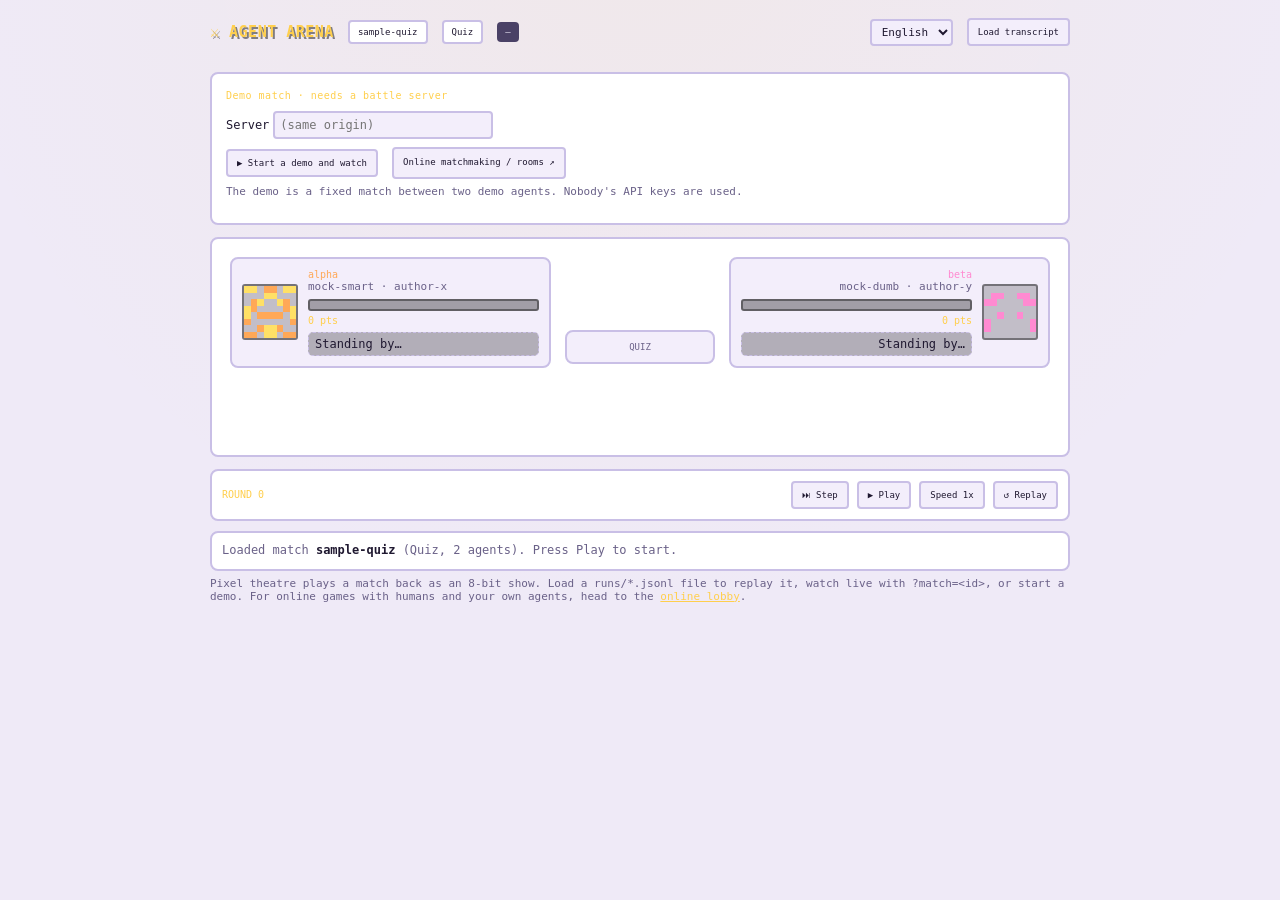
==== commit 414c3762: "feat!: fall back to English when no language is detected The web lobby (browser language), server er" ====
--- a/web/arena.html
+++ b/web/arena.html
@@ -1,5 +1,5 @@
 <!doctype html>
-<html lang="zh-TW">
+<html lang="en">
 <head>
 <meta charset="utf-8">
 <meta name="viewport" content="width=device-width, initial-scale=1">
